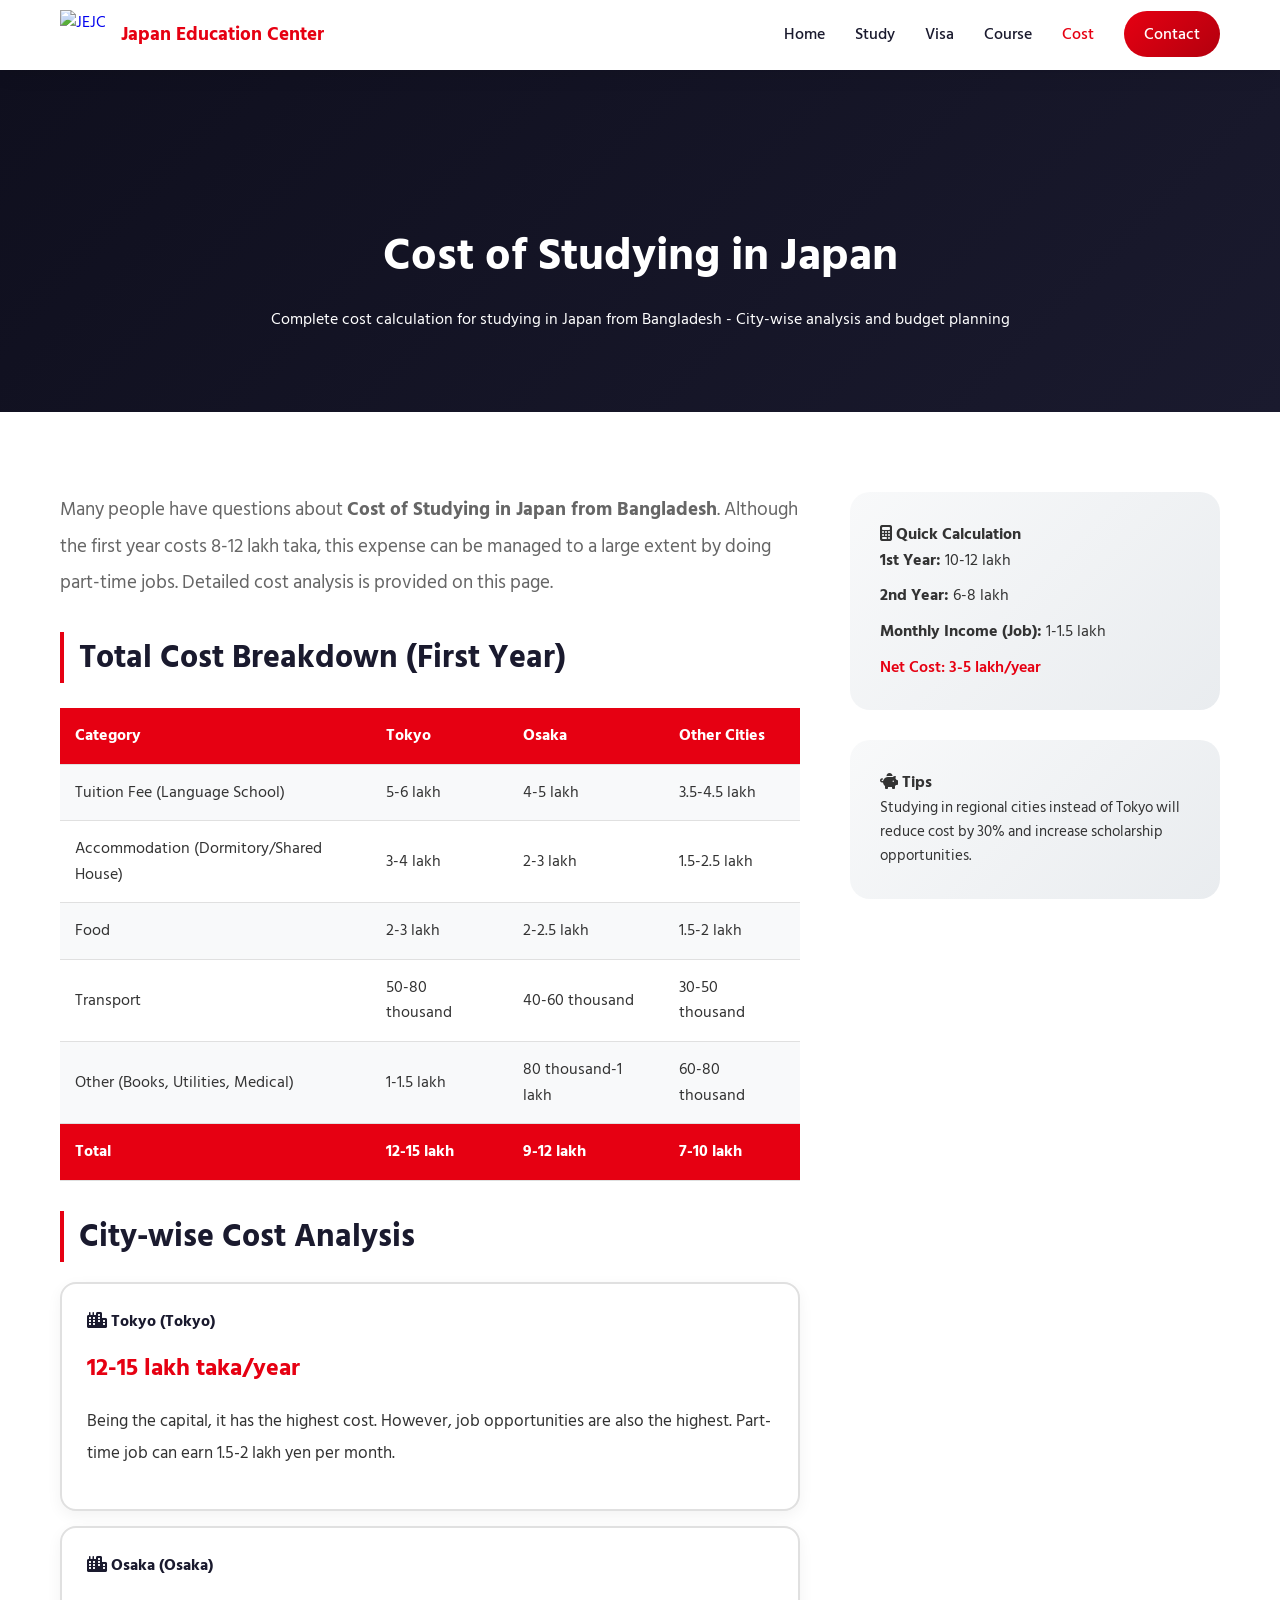
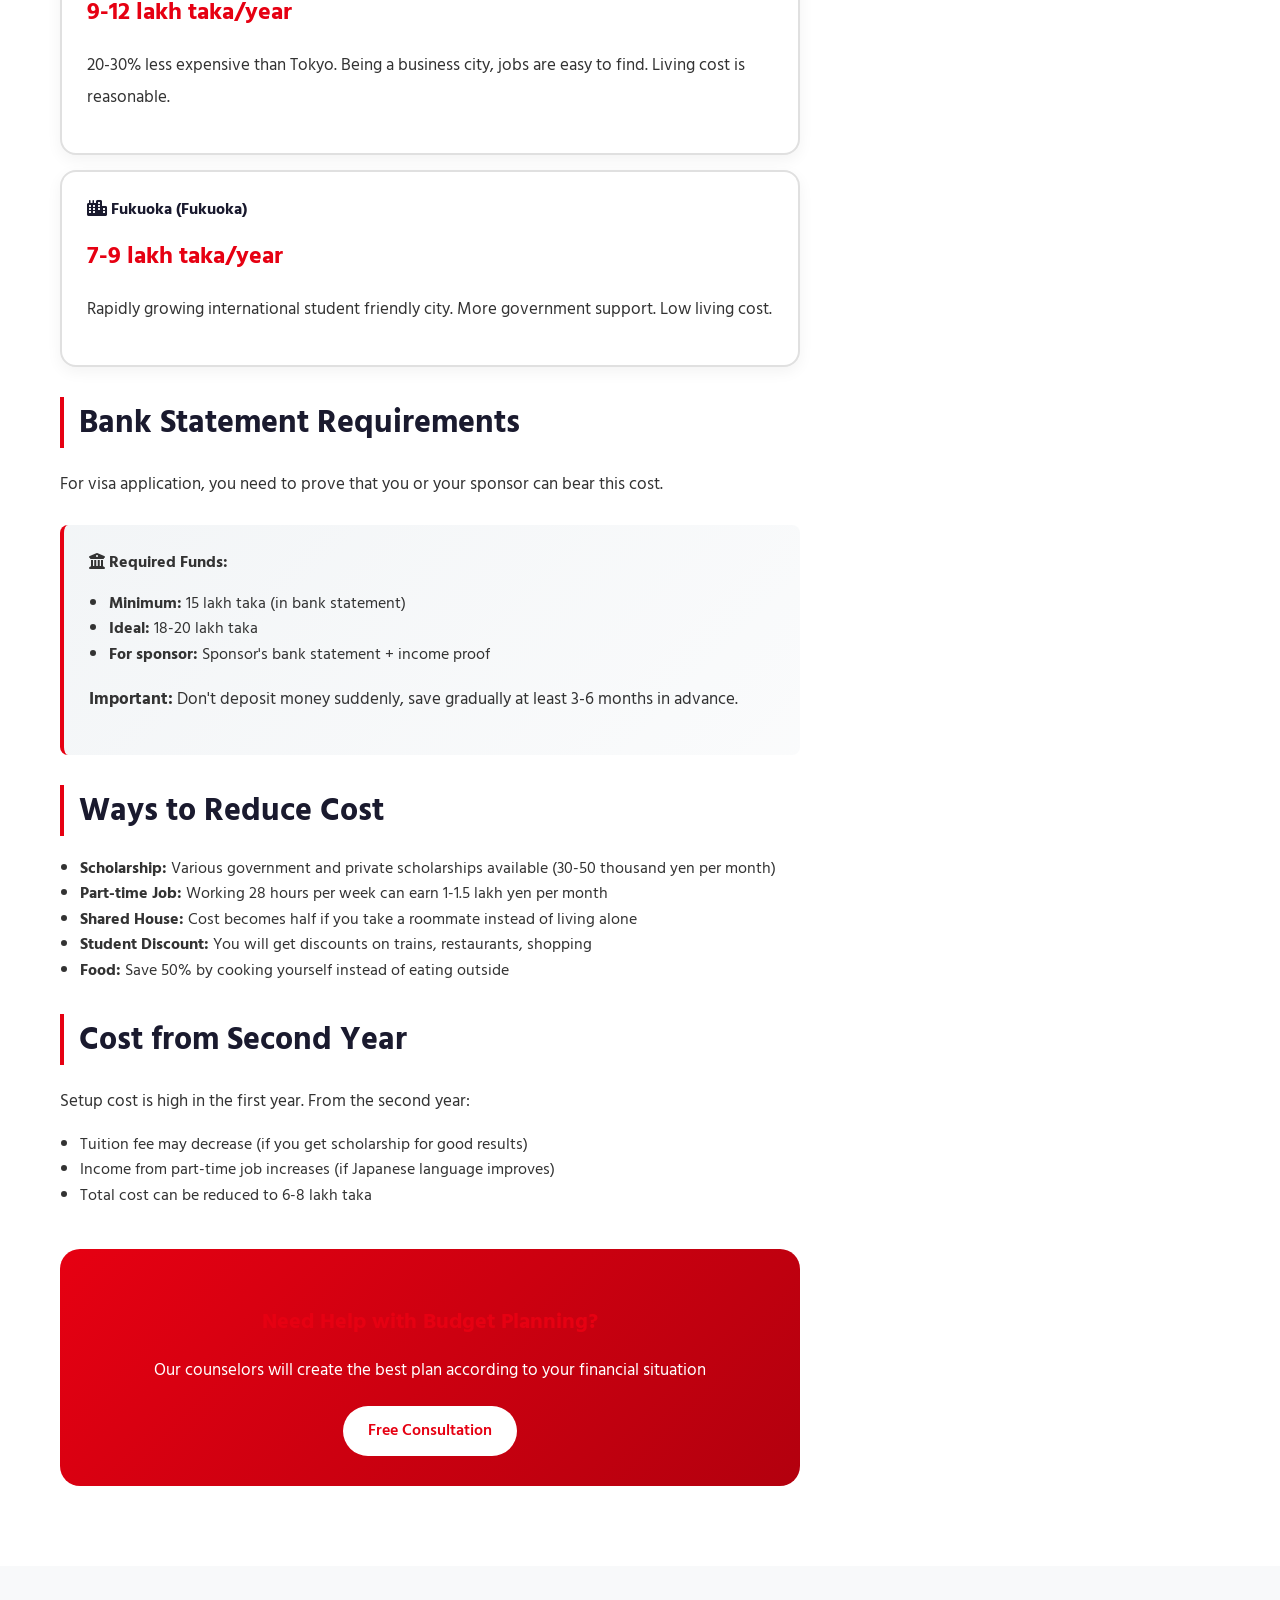
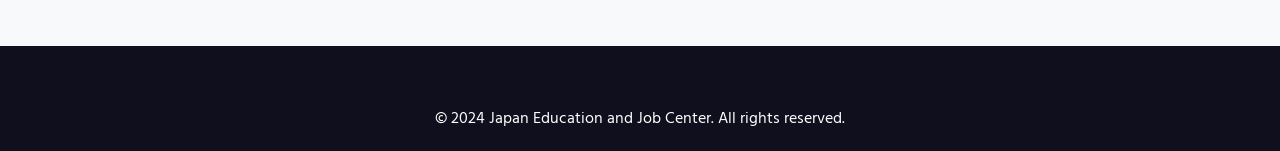
==== cost-of-studying-in-japan.html @ db44b829 "Add files via upload" ====
<!DOCTYPE html>
<html lang="bn">
<head>
   <meta charset="UTF-8">
   <meta name="viewport" content="width=device-width, initial-scale=1.0">
   <title>Cost of Studying in Japan from Bangladesh | Complete Breakdown | JEJC</title>
   <meta name="description" content="Detailed cost analysis for studying in Japan 2024. City-wise cost breakdown for Tokyo, Osaka, Fukuoka, bank statement requirements, and budget planning.">
   <link href="https://fonts.googleapis.com/css2?family=Hind+Siliguri:wght@300;400;500;600;700&display=swap" rel="stylesheet">
   <link rel="stylesheet" href="https://cdnjs.cloudflare.com/ajax/libs/font-awesome/6.4.0/css/all.min.css">
   <style>
       :root { --primary: #e60012; --primary-dark: #b3000e; --secondary: #1a1a2e; --accent: #f4d03f; --light: #f8f9fa; --dark: #0f0f1e; --text: #333; --gray: #666; --border: #e0e0e0; }
       * { margin: 0; padding: 0; box-sizing: border-box; }
       body { font-family: 'Hind Siliguri', sans-serif; background: var(--light); color: var(--text); line-height: 1.6; }
       .header { position: fixed; top: 0; left: 0; width: 100%; z-index: 1000; background: rgba(255,255,255,0.98); box-shadow: 0 2px 20px rgba(0,0,0,0.1); }
       .nav-container { max-width: 1200px; margin: 0 auto; padding: 10px 20px; display: flex; justify-content: space-between; align-items: center; }
       .logo { display: flex; align-items: center; gap: 15px; text-decoration: none; }
       .logo img { height: 50px; }
       .logo-title { font-size: 1.2rem; font-weight: 700; color: var(--primary); }
       .desktop-menu { display: flex; list-style: none; gap: 30px; }
       .desktop-menu a { text-decoration: none; color: var(--secondary); font-weight: 500; }
       .nav-cta { background: linear-gradient(135deg, var(--primary) 0%, var(--primary-dark) 100%); color: white !important; padding: 10px 20px !important; border-radius: 50px; }
       .container { max-width: 1200px; margin: 0 auto; padding: 0 20px; }
       .page-header { background: linear-gradient(135deg, var(--dark) 0%, var(--secondary) 100%); color: white; padding: 150px 20px 80px; margin-top: 70px; text-align: center; }
       .page-header h1 { font-size: 2.8rem; margin-bottom: 15px; }
       .content-section { padding: 80px 20px; background: white; }
       .content-grid { display: grid; grid-template-columns: 2fr 1fr; gap: 50px; }
       .main-content h2 { color: var(--secondary); font-size: 2rem; margin: 30px 0 20px; border-left: 4px solid var(--primary); padding-left: 15px; }
       .main-content h3 { color: var(--primary); font-size: 1.4rem; margin: 25px 0 15px; }
       .main-content p { line-height: 1.9; margin-bottom: 15px; font-size: 1.05rem; }
       .cost-table { width: 100%; border-collapse: collapse; margin: 25px 0; }
       .cost-table th, .cost-table td { padding: 15px; text-align: left; border-bottom: 1px solid var(--border); }
       .cost-table th { background: var(--primary); color: white; }
       .cost-table tr:nth-child(even) { background: #f8f9fa; }
       .city-card { background: white; border-radius: 16px; padding: 25px; margin: 15px 0; box-shadow: 0 5px 15px rgba(0,0,0,0.05); border: 2px solid var(--border); }
       .city-card h4 { color: var(--secondary); margin-bottom: 10px; }
       .city-card .amount { color: var(--primary); font-size: 1.5rem; font-weight: 700; }
       .highlight-box { background: linear-gradient(135deg, rgba(11,59,96,0.05) 0%, rgba(11,59,96,0.02) 100%); border-left: 4px solid var(--primary); padding: 25px; border-radius: 8px; margin: 25px 0; }
       .sidebar { position: sticky; top: 100px; height: fit-content; }
       .sidebar-box { background: linear-gradient(135deg, #f8f9fa 0%, #e9ecef 100%); border-radius: 20px; padding: 30px; margin-bottom: 30px; }
       .btn { padding: 12px 25px; border-radius: 50px; text-decoration: none; font-weight: 600; display: inline-flex; align-items: center; gap: 8px; border: none; cursor: pointer; font-family: 'Hind Siliguri', sans-serif; background: linear-gradient(135deg, var(--primary) 0%, var(--primary-dark) 100%); color: white; }
       .footer { background: var(--dark); color: white; padding: 60px 20px 20px; margin-top: 80px; text-align: center; }
       @media (max-width: 992px) { .content-grid { grid-template-columns: 1fr; } .sidebar { position: static; } .desktop-menu { display: none; } }
   </style>
</head>
<body>
   <header class="header">
       <div class="nav-container">
           <a href="index.html" class="logo">
               <img src="https://kimi-web-img.moonshot.cn/img/jejcbd.com/73d05ecac40853abd1695e4c4ecdc7fd49f591d6.webp" alt="JEJC">
               <span class="logo-title">Japan Education Center</span>
           </a>
           <nav>
               <ul class="desktop-menu">
                   <li><a href="index.html">Home</a></li>
                   <li><a href="study-in-japan.html">Study</a></li>
                   <li><a href="japan-student-visa.html">Visa</a></li>
                   <li><a href="japanese-language-course.html">Course</a></li>
                   <li><a href="cost-of-studying-in-japan.html" style="color: var(--primary);">Cost</a></li>
                   <li><a href="index.html#contact" class="nav-cta">Contact</a></li>
               </ul>
           </nav>
       </div>
   </header>

   <section class="page-header">
       <div class="container">
           <h1>Cost of Studying in Japan</h1>
           <p>Complete cost calculation for studying in Japan from Bangladesh - City-wise analysis and budget planning</p>
       </div>
   </section>

   <section class="content-section">
       <div class="container">
           <div class="content-grid">
               <div class="main-content">
                   <p style="font-size: 1.2rem; color: var(--gray); margin-bottom: 30px;">
                       Many people have questions about <strong>Cost of Studying in Japan from Bangladesh</strong>. Although the first year costs 8-12 lakh taka, this expense can be managed to a large extent by doing part-time jobs. Detailed cost analysis is provided on this page.
                   </p>

                   <h2>Total Cost Breakdown (First Year)</h2>
                   <table class="cost-table">
                       <tr>
                           <th>Category</th>
                           <th>Tokyo</th>
                           <th>Osaka</th>
                           <th>Other Cities</th>
                       </tr>
                       <tr>
                           <td>Tuition Fee (Language School)</td>
                           <td>5-6 lakh</td>
                           <td>4-5 lakh</td>
                           <td>3.5-4.5 lakh</td>
                       </tr>
                       <tr>
                           <td>Accommodation (Dormitory/Shared House)</td>
                           <td>3-4 lakh</td>
                           <td>2-3 lakh</td>
                           <td>1.5-2.5 lakh</td>
                       </tr>
                       <tr>
                           <td>Food</td>
                           <td>2-3 lakh</td>
                           <td>2-2.5 lakh</td>
                           <td>1.5-2 lakh</td>
                       </tr>
                       <tr>
                           <td>Transport</td>
                           <td>50-80 thousand</td>
                           <td>40-60 thousand</td>
                           <td>30-50 thousand</td>
                       </tr>
                       <tr>
                           <td>Other (Books, Utilities, Medical)</td>
                           <td>1-1.5 lakh</td>
                           <td>80 thousand-1 lakh</td>
                           <td>60-80 thousand</td>
                       </tr>
                       <tr style="background: var(--primary); color: white; font-weight: 700;">
                           <td>Total</td>
                           <td>12-15 lakh</td>
                           <td>9-12 lakh</td>
                           <td>7-10 lakh</td>
                       </tr>
                   </table>

                   <h2>City-wise Cost Analysis</h2>
                   
                   <div class="city-card">
                       <h4><i class="fas fa-city"></i> Tokyo (Tokyo)</h4>
                       <p class="amount">12-15 lakh taka/year</p>
                       <p>Being the capital, it has the highest cost. However, job opportunities are also the highest. Part-time job can earn 1.5-2 lakh yen per month.</p>
                   </div>

                   <div class="city-card">
                       <h4><i class="fas fa-city"></i> Osaka (Osaka)</h4>
                       <p class="amount">9-12 lakh taka/year</p>
                       <p>20-30% less expensive than Tokyo. Being a business city, jobs are easy to find. Living cost is reasonable.</p>
                   </div>

                   <div class="city-card">
                       <h4><i class="fas fa-city"></i> Fukuoka (Fukuoka)</h4>
                       <p class="amount">7-9 lakh taka/year</p>
                       <p>Rapidly growing international student friendly city. More government support. Low living cost.</p>
                   </div>

                   <h2>Bank Statement Requirements</h2>
                   <p>For visa application, you need to prove that you or your sponsor can bear this cost.</p>
                   
                   <div class="highlight-box">
                       <h4><i class="fas fa-university"></i> Required Funds:</h4>
                       <ul style="margin-left: 20px; margin-top: 15px;">
                           <li><strong>Minimum:</strong> 15 lakh taka (in bank statement)</li>
                           <li><strong>Ideal:</strong> 18-20 lakh taka</li>
                           <li><strong>For sponsor:</strong> Sponsor's bank statement + income proof</li>
                       </ul>
                       <p style="margin-top: 15px;"><strong>Important:</strong> Don't deposit money suddenly, save gradually at least 3-6 months in advance.</p>
                   </div>

                   <h2>Ways to Reduce Cost</h2>
                   <ul style="margin-left: 20px; margin-bottom: 20px;">
                       <li><strong>Scholarship:</strong> Various government and private scholarships available (30-50 thousand yen per month)</li>
                       <li><strong>Part-time Job:</strong> Working 28 hours per week can earn 1-1.5 lakh yen per month</li>
                       <li><strong>Shared House:</strong> Cost becomes half if you take a roommate instead of living alone</li>
                       <li><strong>Student Discount:</strong> You will get discounts on trains, restaurants, shopping</li>
                       <li><strong>Food:</strong> Save 50% by cooking yourself instead of eating outside</li>
                   </ul>

                   <h2>Cost from Second Year</h2>
                   <p>Setup cost is high in the first year. From the second year:</p>
                   <ul style="margin-left: 20px; margin-bottom: 20px;">
                       <li>Tuition fee may decrease (if you get scholarship for good results)</li>
                       <li>Income from part-time job increases (if Japanese language improves)</li>
                       <li>Total cost can be reduced to 6-8 lakh taka</li>
                   </ul>

                   <div style="margin-top: 40px; padding: 30px; background: linear-gradient(135deg, var(--primary) 0%, var(--primary-dark) 100%); color: white; border-radius: 20px; text-align: center;">
                       <h3 style="margin-bottom: 15px;">Need Help with Budget Planning?</h3>
                       <p style="margin-bottom: 20px;">Our counselors will create the best plan according to your financial situation</p>
                       <a href="index.html#contact" class="btn" style="background: white; color: var(--primary);">Free Consultation</a>
                   </div>
               </div>

               <aside class="sidebar">
                   <div class="sidebar-box">
                       <h4><i class="fas fa-calculator"></i> Quick Calculation</h4>
                       <p style="margin-bottom: 10px;"><strong>1st Year:</strong> 10-12 lakh</p>
                       <p style="margin-bottom: 10px;"><strong>2nd Year:</strong> 6-8 lakh</p>
                       <p style="margin-bottom: 10px;"><strong>Monthly Income (Job):</strong> 1-1.5 lakh</p>
                       <p style="color: var(--primary); font-weight: 600;">Net Cost: 3-5 lakh/year</p>
                   </div>

                   <div class="sidebar-box">
                       <h4><i class="fas fa-piggy-bank"></i> Tips</h4>
                       <p style="font-size: 0.95rem;">Studying in regional cities instead of Tokyo will reduce cost by 30% and increase scholarship opportunities.</p>
                   </div>
               </aside>
           </div>
       </div>
   </section>

   <footer class="footer">
       <p>&copy; 2024 Japan Education and Job Center. All rights reserved.</p>
   </footer>
</body>
  </html>
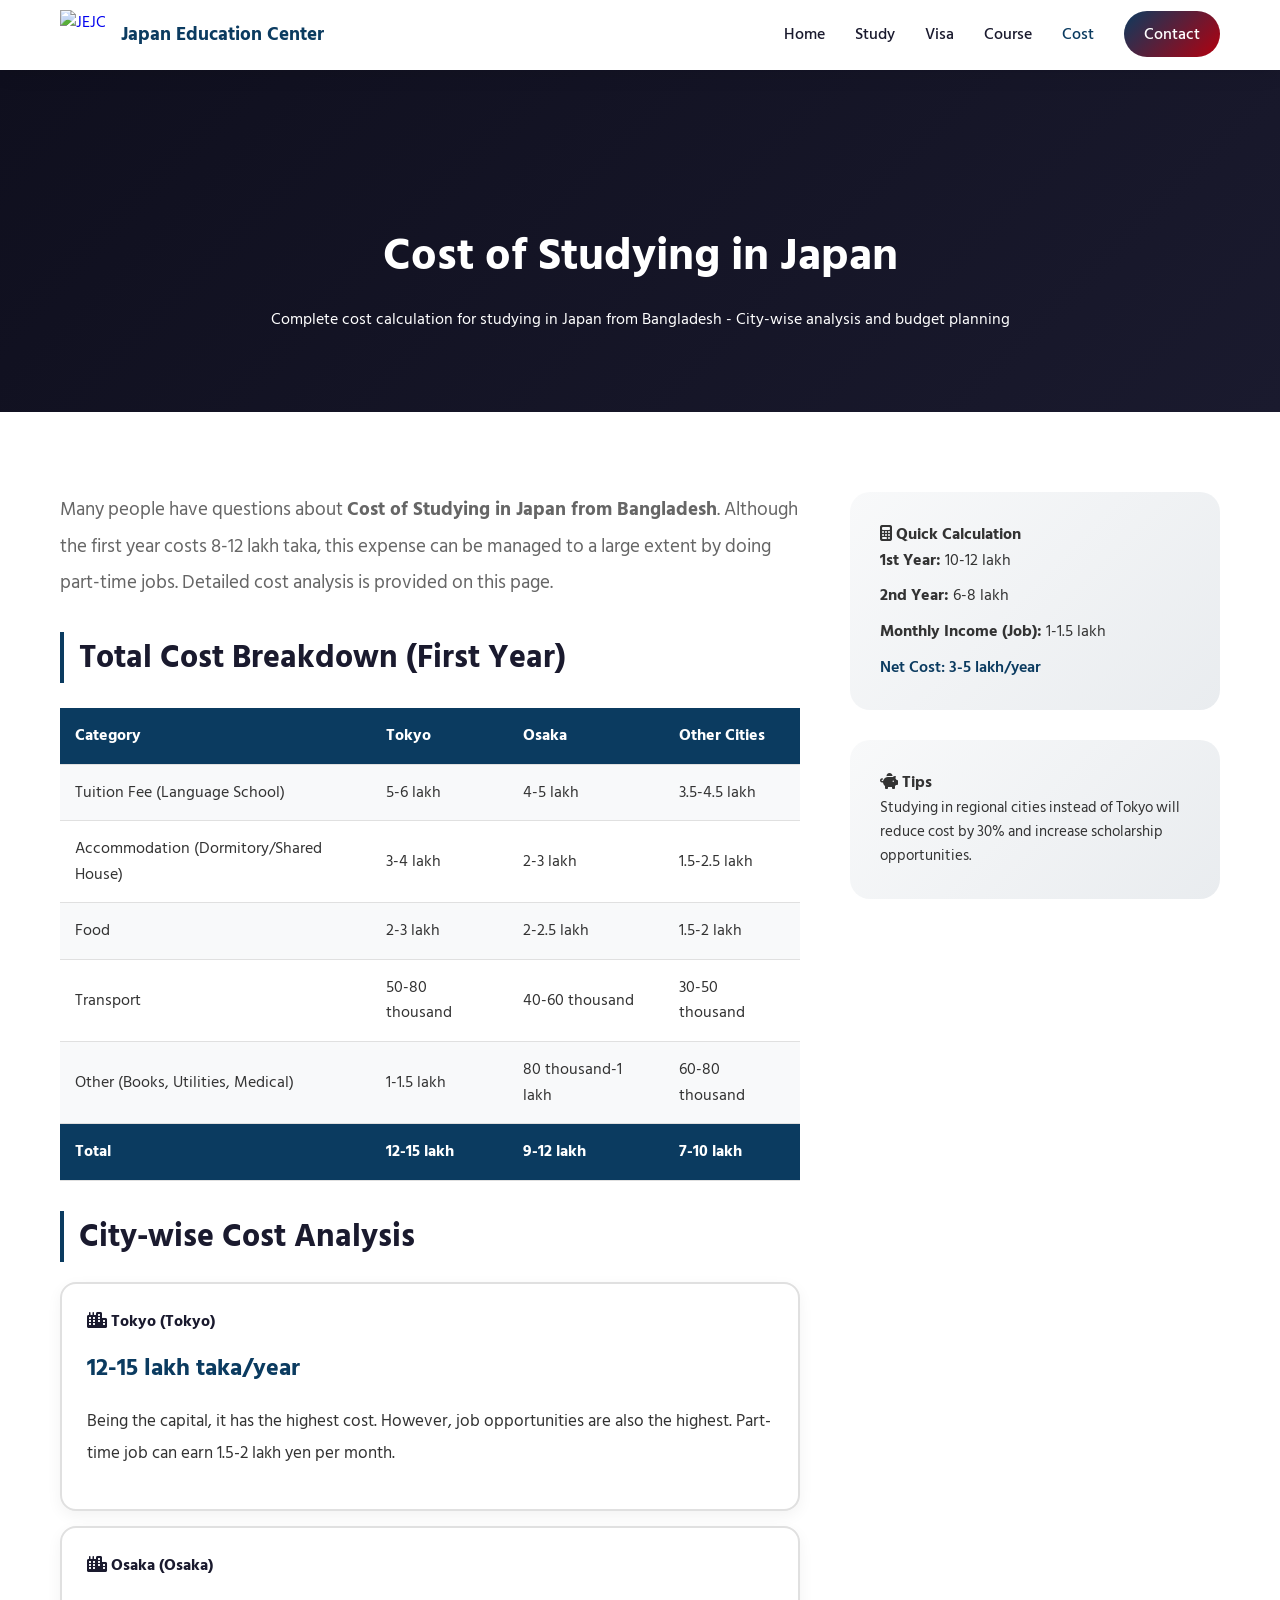
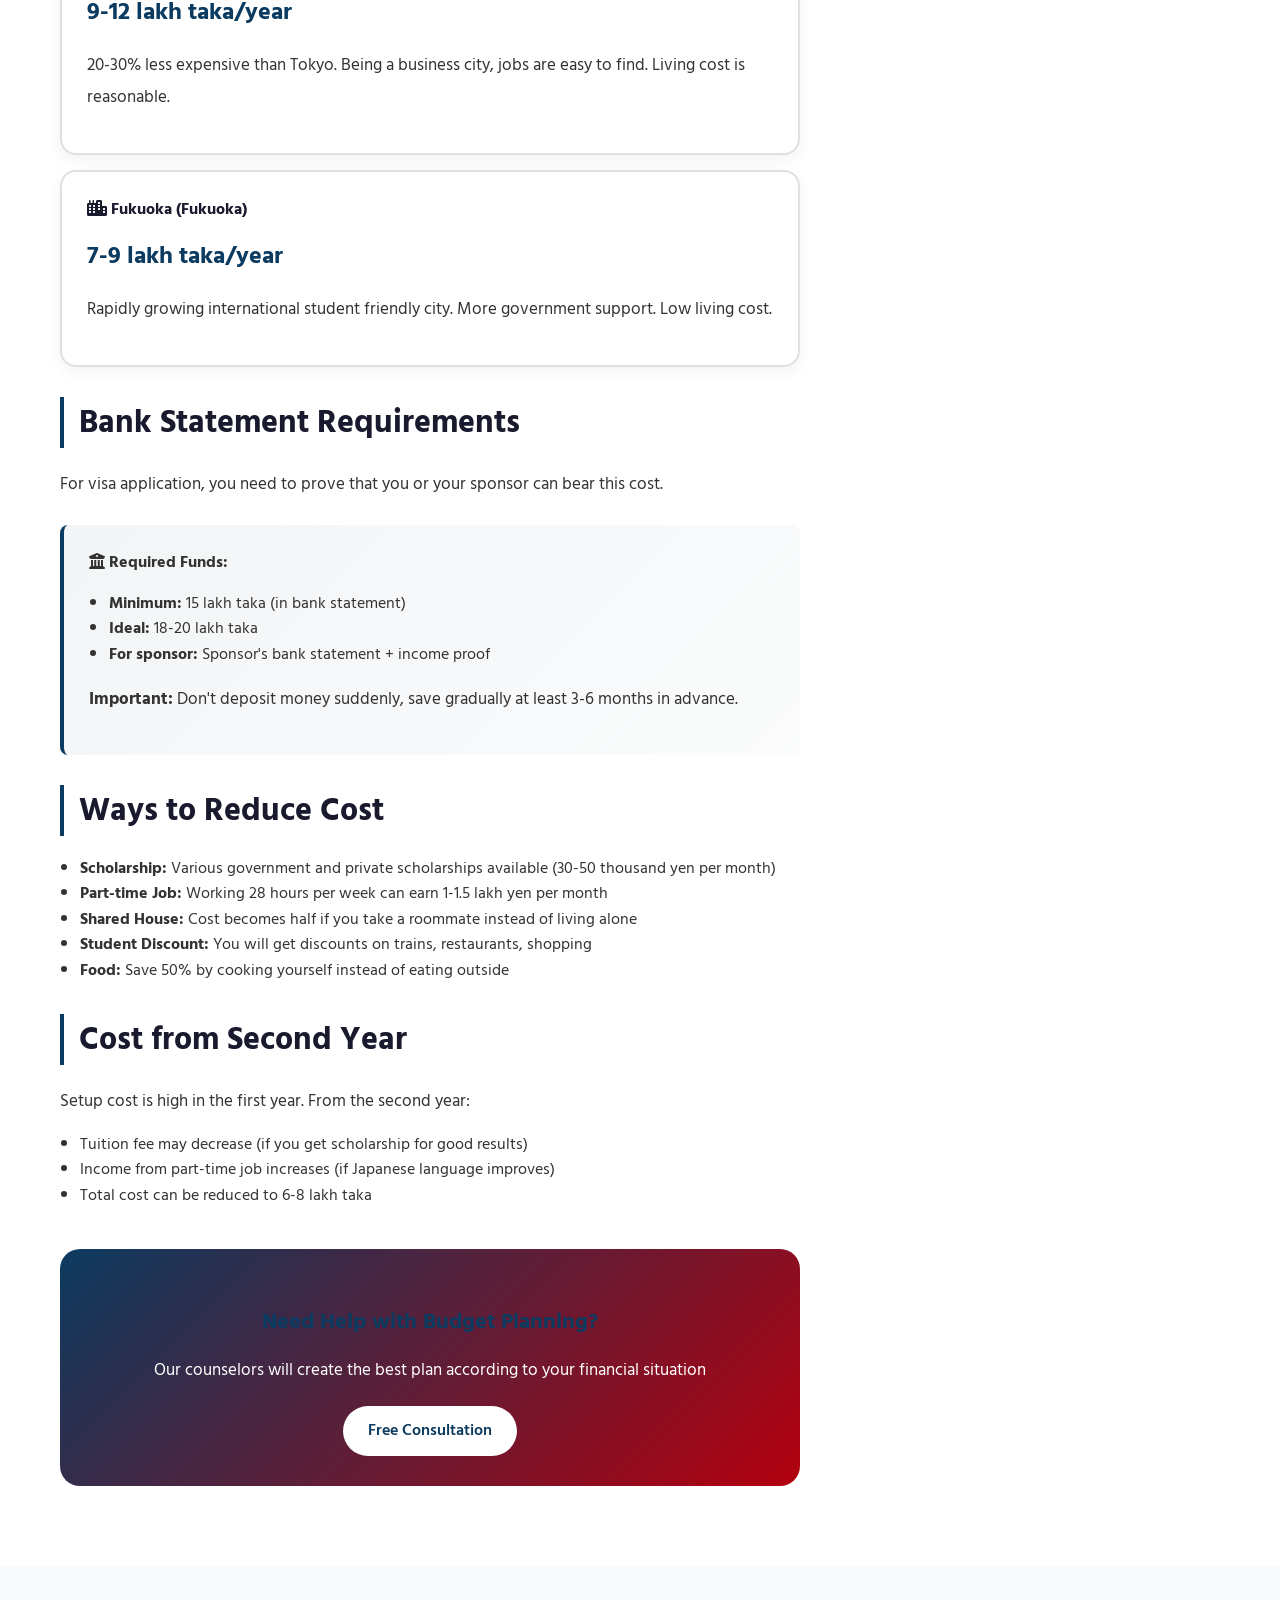
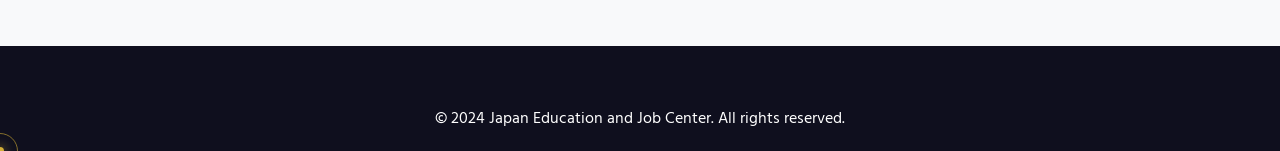
==== commit dc15f70a: "Add files via upload" ====
--- a/cost-of-studying-in-japan.html
+++ b/cost-of-studying-in-japan.html
@@ -1,205 +1,209 @@
-<!DOCTYPE html>
-<html lang="bn">
-<head>
-   <meta charset="UTF-8">
-   <meta name="viewport" content="width=device-width, initial-scale=1.0">
-   <title>Cost of Studying in Japan from Bangladesh | Complete Breakdown | JEJC</title>
-   <meta name="description" content="Detailed cost analysis for studying in Japan 2024. City-wise cost breakdown for Tokyo, Osaka, Fukuoka, bank statement requirements, and budget planning.">
-   <link href="https://fonts.googleapis.com/css2?family=Hind+Siliguri:wght@300;400;500;600;700&display=swap" rel="stylesheet">
-   <link rel="stylesheet" href="https://cdnjs.cloudflare.com/ajax/libs/font-awesome/6.4.0/css/all.min.css">
-   <style>
-       :root { --primary: #e60012; --primary-dark: #b3000e; --secondary: #1a1a2e; --accent: #f4d03f; --light: #f8f9fa; --dark: #0f0f1e; --text: #333; --gray: #666; --border: #e0e0e0; }
-       * { margin: 0; padding: 0; box-sizing: border-box; }
-       body { font-family: 'Hind Siliguri', sans-serif; background: var(--light); color: var(--text); line-height: 1.6; }
-       .header { position: fixed; top: 0; left: 0; width: 100%; z-index: 1000; background: rgba(255,255,255,0.98); box-shadow: 0 2px 20px rgba(0,0,0,0.1); }
-       .nav-container { max-width: 1200px; margin: 0 auto; padding: 10px 20px; display: flex; justify-content: space-between; align-items: center; }
-       .logo { display: flex; align-items: center; gap: 15px; text-decoration: none; }
-       .logo img { height: 50px; }
-       .logo-title { font-size: 1.2rem; font-weight: 700; color: var(--primary); }
-       .desktop-menu { display: flex; list-style: none; gap: 30px; }
-       .desktop-menu a { text-decoration: none; color: var(--secondary); font-weight: 500; }
-       .nav-cta { background: linear-gradient(135deg, var(--primary) 0%, var(--primary-dark) 100%); color: white !important; padding: 10px 20px !important; border-radius: 50px; }
-       .container { max-width: 1200px; margin: 0 auto; padding: 0 20px; }
-       .page-header { background: linear-gradient(135deg, var(--dark) 0%, var(--secondary) 100%); color: white; padding: 150px 20px 80px; margin-top: 70px; text-align: center; }
-       .page-header h1 { font-size: 2.8rem; margin-bottom: 15px; }
-       .content-section { padding: 80px 20px; background: white; }
-       .content-grid { display: grid; grid-template-columns: 2fr 1fr; gap: 50px; }
-       .main-content h2 { color: var(--secondary); font-size: 2rem; margin: 30px 0 20px; border-left: 4px solid var(--primary); padding-left: 15px; }
-       .main-content h3 { color: var(--primary); font-size: 1.4rem; margin: 25px 0 15px; }
-       .main-content p { line-height: 1.9; margin-bottom: 15px; font-size: 1.05rem; }
-       .cost-table { width: 100%; border-collapse: collapse; margin: 25px 0; }
-       .cost-table th, .cost-table td { padding: 15px; text-align: left; border-bottom: 1px solid var(--border); }
-       .cost-table th { background: var(--primary); color: white; }
-       .cost-table tr:nth-child(even) { background: #f8f9fa; }
-       .city-card { background: white; border-radius: 16px; padding: 25px; margin: 15px 0; box-shadow: 0 5px 15px rgba(0,0,0,0.05); border: 2px solid var(--border); }
-       .city-card h4 { color: var(--secondary); margin-bottom: 10px; }
-       .city-card .amount { color: var(--primary); font-size: 1.5rem; font-weight: 700; }
-       .highlight-box { background: linear-gradient(135deg, rgba(11,59,96,0.05) 0%, rgba(11,59,96,0.02) 100%); border-left: 4px solid var(--primary); padding: 25px; border-radius: 8px; margin: 25px 0; }
-       .sidebar { position: sticky; top: 100px; height: fit-content; }
-       .sidebar-box { background: linear-gradient(135deg, #f8f9fa 0%, #e9ecef 100%); border-radius: 20px; padding: 30px; margin-bottom: 30px; }
-       .btn { padding: 12px 25px; border-radius: 50px; text-decoration: none; font-weight: 600; display: inline-flex; align-items: center; gap: 8px; border: none; cursor: pointer; font-family: 'Hind Siliguri', sans-serif; background: linear-gradient(135deg, var(--primary) 0%, var(--primary-dark) 100%); color: white; }
-       .footer { background: var(--dark); color: white; padding: 60px 20px 20px; margin-top: 80px; text-align: center; }
-       @media (max-width: 992px) { .content-grid { grid-template-columns: 1fr; } .sidebar { position: static; } .desktop-menu { display: none; } }
-   </style>
-</head>
-<body>
-   <header class="header">
-       <div class="nav-container">
-           <a href="index.html" class="logo">
-               <img src="https://kimi-web-img.moonshot.cn/img/jejcbd.com/73d05ecac40853abd1695e4c4ecdc7fd49f591d6.webp" alt="JEJC">
-               <span class="logo-title">Japan Education Center</span>
-           </a>
-           <nav>
-               <ul class="desktop-menu">
-                   <li><a href="index.html">Home</a></li>
-                   <li><a href="study-in-japan.html">Study</a></li>
-                   <li><a href="japan-student-visa.html">Visa</a></li>
-                   <li><a href="japanese-language-course.html">Course</a></li>
-                   <li><a href="cost-of-studying-in-japan.html" style="color: var(--primary);">Cost</a></li>
-                   <li><a href="index.html#contact" class="nav-cta">Contact</a></li>
-               </ul>
-           </nav>
-       </div>
-   </header>
-
-   <section class="page-header">
-       <div class="container">
-           <h1>Cost of Studying in Japan</h1>
-           <p>Complete cost calculation for studying in Japan from Bangladesh - City-wise analysis and budget planning</p>
-       </div>
-   </section>
-
-   <section class="content-section">
-       <div class="container">
-           <div class="content-grid">
-               <div class="main-content">
-                   <p style="font-size: 1.2rem; color: var(--gray); margin-bottom: 30px;">
-                       Many people have questions about <strong>Cost of Studying in Japan from Bangladesh</strong>. Although the first year costs 8-12 lakh taka, this expense can be managed to a large extent by doing part-time jobs. Detailed cost analysis is provided on this page.
-                   </p>
-
-                   <h2>Total Cost Breakdown (First Year)</h2>
-                   <table class="cost-table">
-                       <tr>
-                           <th>Category</th>
-                           <th>Tokyo</th>
-                           <th>Osaka</th>
-                           <th>Other Cities</th>
-                       </tr>
-                       <tr>
-                           <td>Tuition Fee (Language School)</td>
-                           <td>5-6 lakh</td>
-                           <td>4-5 lakh</td>
-                           <td>3.5-4.5 lakh</td>
-                       </tr>
-                       <tr>
-                           <td>Accommodation (Dormitory/Shared House)</td>
-                           <td>3-4 lakh</td>
-                           <td>2-3 lakh</td>
-                           <td>1.5-2.5 lakh</td>
-                       </tr>
-                       <tr>
-                           <td>Food</td>
-                           <td>2-3 lakh</td>
-                           <td>2-2.5 lakh</td>
-                           <td>1.5-2 lakh</td>
-                       </tr>
-                       <tr>
-                           <td>Transport</td>
-                           <td>50-80 thousand</td>
-                           <td>40-60 thousand</td>
-                           <td>30-50 thousand</td>
-                       </tr>
-                       <tr>
-                           <td>Other (Books, Utilities, Medical)</td>
-                           <td>1-1.5 lakh</td>
-                           <td>80 thousand-1 lakh</td>
-                           <td>60-80 thousand</td>
-                       </tr>
-                       <tr style="background: var(--primary); color: white; font-weight: 700;">
-                           <td>Total</td>
-                           <td>12-15 lakh</td>
-                           <td>9-12 lakh</td>
-                           <td>7-10 lakh</td>
-                       </tr>
-                   </table>
-
-                   <h2>City-wise Cost Analysis</h2>
-                   
-                   <div class="city-card">
-                       <h4><i class="fas fa-city"></i> Tokyo (Tokyo)</h4>
-                       <p class="amount">12-15 lakh taka/year</p>
-                       <p>Being the capital, it has the highest cost. However, job opportunities are also the highest. Part-time job can earn 1.5-2 lakh yen per month.</p>
-                   </div>
-
-                   <div class="city-card">
-                       <h4><i class="fas fa-city"></i> Osaka (Osaka)</h4>
-                       <p class="amount">9-12 lakh taka/year</p>
-                       <p>20-30% less expensive than Tokyo. Being a business city, jobs are easy to find. Living cost is reasonable.</p>
-                   </div>
-
-                   <div class="city-card">
-                       <h4><i class="fas fa-city"></i> Fukuoka (Fukuoka)</h4>
-                       <p class="amount">7-9 lakh taka/year</p>
-                       <p>Rapidly growing international student friendly city. More government support. Low living cost.</p>
-                   </div>
-
-                   <h2>Bank Statement Requirements</h2>
-                   <p>For visa application, you need to prove that you or your sponsor can bear this cost.</p>
-                   
-                   <div class="highlight-box">
-                       <h4><i class="fas fa-university"></i> Required Funds:</h4>
-                       <ul style="margin-left: 20px; margin-top: 15px;">
-                           <li><strong>Minimum:</strong> 15 lakh taka (in bank statement)</li>
-                           <li><strong>Ideal:</strong> 18-20 lakh taka</li>
-                           <li><strong>For sponsor:</strong> Sponsor's bank statement + income proof</li>
-                       </ul>
-                       <p style="margin-top: 15px;"><strong>Important:</strong> Don't deposit money suddenly, save gradually at least 3-6 months in advance.</p>
-                   </div>
-
-                   <h2>Ways to Reduce Cost</h2>
-                   <ul style="margin-left: 20px; margin-bottom: 20px;">
-                       <li><strong>Scholarship:</strong> Various government and private scholarships available (30-50 thousand yen per month)</li>
-                       <li><strong>Part-time Job:</strong> Working 28 hours per week can earn 1-1.5 lakh yen per month</li>
-                       <li><strong>Shared House:</strong> Cost becomes half if you take a roommate instead of living alone</li>
-                       <li><strong>Student Discount:</strong> You will get discounts on trains, restaurants, shopping</li>
-                       <li><strong>Food:</strong> Save 50% by cooking yourself instead of eating outside</li>
-                   </ul>
-
-                   <h2>Cost from Second Year</h2>
-                   <p>Setup cost is high in the first year. From the second year:</p>
-                   <ul style="margin-left: 20px; margin-bottom: 20px;">
-                       <li>Tuition fee may decrease (if you get scholarship for good results)</li>
-                       <li>Income from part-time job increases (if Japanese language improves)</li>
-                       <li>Total cost can be reduced to 6-8 lakh taka</li>
-                   </ul>
-
-                   <div style="margin-top: 40px; padding: 30px; background: linear-gradient(135deg, var(--primary) 0%, var(--primary-dark) 100%); color: white; border-radius: 20px; text-align: center;">
-                       <h3 style="margin-bottom: 15px;">Need Help with Budget Planning?</h3>
-                       <p style="margin-bottom: 20px;">Our counselors will create the best plan according to your financial situation</p>
-                       <a href="index.html#contact" class="btn" style="background: white; color: var(--primary);">Free Consultation</a>
-                   </div>
-               </div>
-
-               <aside class="sidebar">
-                   <div class="sidebar-box">
-                       <h4><i class="fas fa-calculator"></i> Quick Calculation</h4>
-                       <p style="margin-bottom: 10px;"><strong>1st Year:</strong> 10-12 lakh</p>
-                       <p style="margin-bottom: 10px;"><strong>2nd Year:</strong> 6-8 lakh</p>
-                       <p style="margin-bottom: 10px;"><strong>Monthly Income (Job):</strong> 1-1.5 lakh</p>
-                       <p style="color: var(--primary); font-weight: 600;">Net Cost: 3-5 lakh/year</p>
-                   </div>
-
-                   <div class="sidebar-box">
-                       <h4><i class="fas fa-piggy-bank"></i> Tips</h4>
-                       <p style="font-size: 0.95rem;">Studying in regional cities instead of Tokyo will reduce cost by 30% and increase scholarship opportunities.</p>
-                   </div>
-               </aside>
-           </div>
-       </div>
-   </section>
-
-   <footer class="footer">
-       <p>&copy; 2024 Japan Education and Job Center. All rights reserved.</p>
-   </footer>
-</body>
-  </html>
+﻿<!DOCTYPE html>
+<html lang="bn">
+<head>
+   <meta charset="UTF-8">
+   <meta name="viewport" content="width=device-width, initial-scale=1.0">
+   <title>Cost of Studying in Japan from Bangladesh | Complete Breakdown | JEJC</title>
+   <meta name="description" content="Detailed cost analysis for studying in Japan 2024. City-wise cost breakdown for Tokyo, Osaka, Fukuoka, bank statement requirements, and budget planning.">
+   <link href="https://fonts.googleapis.com/css2?family=Hind+Siliguri:wght@300;400;500;600;700&display=swap" rel="stylesheet">
+   <link rel="stylesheet" href="https://cdnjs.cloudflare.com/ajax/libs/font-awesome/6.4.0/css/all.min.css">
+   <style>
+       :root { --primary: #0B3B60; --primary-dark: #b3000e; --secondary: #1a1a2e; --accent: #f4d03f; --light: #f8f9fa; --dark: #0f0f1e; --text: #333; --gray: #666; --border: #e0e0e0; }
+       * { margin: 0; padding: 0; box-sizing: border-box; }
+       body { font-family: 'Hind Siliguri', sans-serif; background: var(--light); color: var(--text); line-height: 1.6; }
+       .header { position: fixed; top: 0; left: 0; width: 100%; z-index: 1000; background: rgba(255,255,255,0.98); box-shadow: 0 2px 20px rgba(0,0,0,0.1); }
+       .nav-container { max-width: 1200px; margin: 0 auto; padding: 10px 20px; display: flex; justify-content: space-between; align-items: center; }
+       .logo { display: flex; align-items: center; gap: 15px; text-decoration: none; }
+       .logo img { height: 50px; }
+       .logo-title { font-size: 1.2rem; font-weight: 700; color: var(--primary); }
+       .desktop-menu { display: flex; list-style: none; gap: 30px; }
+       .desktop-menu a { text-decoration: none; color: var(--secondary); font-weight: 500; }
+       .nav-cta { background: linear-gradient(135deg, var(--primary) 0%, var(--primary-dark) 100%); color: white !important; padding: 10px 20px !important; border-radius: 50px; }
+       .container { max-width: 1200px; margin: 0 auto; padding: 0 20px; }
+       .page-header { background: linear-gradient(135deg, var(--dark) 0%, var(--secondary) 100%); color: white; padding: 150px 20px 80px; margin-top: 70px; text-align: center; }
+       .page-header h1 { font-size: 2.8rem; margin-bottom: 15px; }
+       .content-section { padding: 80px 20px; background: white; }
+       .content-grid { display: grid; grid-template-columns: 2fr 1fr; gap: 50px; }
+       .main-content h2 { color: var(--secondary); font-size: 2rem; margin: 30px 0 20px; border-left: 4px solid var(--primary); padding-left: 15px; }
+       .main-content h3 { color: var(--primary); font-size: 1.4rem; margin: 25px 0 15px; }
+       .main-content p { line-height: 1.9; margin-bottom: 15px; font-size: 1.05rem; }
+       .cost-table { width: 100%; border-collapse: collapse; margin: 25px 0; }
+       .cost-table th, .cost-table td { padding: 15px; text-align: left; border-bottom: 1px solid var(--border); }
+       .cost-table th { background: var(--primary); color: white; }
+       .cost-table tr:nth-child(even) { background: #f8f9fa; }
+       .city-card { background: white; border-radius: 16px; padding: 25px; margin: 15px 0; box-shadow: 0 5px 15px rgba(0,0,0,0.05); border: 2px solid var(--border); }
+       .city-card h4 { color: var(--secondary); margin-bottom: 10px; }
+       .city-card .amount { color: var(--primary); font-size: 1.5rem; font-weight: 700; }
+       .highlight-box { background: linear-gradient(135deg, rgba(11,59,96,0.05) 0%, rgba(11,59,96,0.02) 100%); border-left: 4px solid var(--primary); padding: 25px; border-radius: 8px; margin: 25px 0; }
+       .sidebar { position: sticky; top: 100px; height: fit-content; }
+       .sidebar-box { background: linear-gradient(135deg, #f8f9fa 0%, #e9ecef 100%); border-radius: 20px; padding: 30px; margin-bottom: 30px; }
+       .btn { padding: 12px 25px; border-radius: 50px; text-decoration: none; font-weight: 600; display: inline-flex; align-items: center; gap: 8px; border: none; cursor: pointer; font-family: 'Hind Siliguri', sans-serif; background: linear-gradient(135deg, var(--primary) 0%, var(--primary-dark) 100%); color: white; }
+       .footer { background: var(--dark); color: white; padding: 60px 20px 20px; margin-top: 80px; text-align: center; }
+       @media (max-width: 992px) { .content-grid { grid-template-columns: 1fr; } .sidebar { position: static; } .desktop-menu { display: none; } }
+   </style>
+    <link rel="stylesheet" href="spatial-animations.css">
+</head>
+<body>
+   <header class="header">
+       <div class="nav-container">
+           <a href="index.html" class="logo">
+               <img src="https://kimi-web-img.moonshot.cn/img/jejcbd.com/73d05ecac40853abd1695e4c4ecdc7fd49f591d6.webp" alt="JEJC">
+               <span class="logo-title">Japan Education Center</span>
+           </a>
+           <nav>
+               <ul class="desktop-menu">
+                   <li><a href="index.html">Home</a></li>
+                   <li><a href="study-in-japan.html">Study</a></li>
+                   <li><a href="japan-student-visa.html">Visa</a></li>
+                   <li><a href="japanese-language-course.html">Course</a></li>
+                   <li><a href="cost-of-studying-in-japan.html" style="color: var(--primary);">Cost</a></li>
+                   <li><a href="index.html#contact" class="nav-cta">Contact</a></li>
+               </ul>
+           </nav>
+       </div>
+   </header>
+
+   <section class="page-header">
+       <div class="container">
+           <h1>Cost of Studying in Japan</h1>
+           <p>Complete cost calculation for studying in Japan from Bangladesh - City-wise analysis and budget planning</p>
+       </div>
+   </section>
+
+   <section class="content-section">
+       <div class="container">
+           <div class="content-grid">
+               <div class="main-content">
+                   <p style="font-size: 1.2rem; color: var(--gray); margin-bottom: 30px;">
+                       Many people have questions about <strong>Cost of Studying in Japan from Bangladesh</strong>. Although the first year costs 8-12 lakh taka, this expense can be managed to a large extent by doing part-time jobs. Detailed cost analysis is provided on this page.
+                   </p>
+
+                   <h2>Total Cost Breakdown (First Year)</h2>
+                   <table class="cost-table">
+                       <tr>
+                           <th>Category</th>
+                           <th>Tokyo</th>
+                           <th>Osaka</th>
+                           <th>Other Cities</th>
+                       </tr>
+                       <tr>
+                           <td>Tuition Fee (Language School)</td>
+                           <td>5-6 lakh</td>
+                           <td>4-5 lakh</td>
+                           <td>3.5-4.5 lakh</td>
+                       </tr>
+                       <tr>
+                           <td>Accommodation (Dormitory/Shared House)</td>
+                           <td>3-4 lakh</td>
+                           <td>2-3 lakh</td>
+                           <td>1.5-2.5 lakh</td>
+                       </tr>
+                       <tr>
+                           <td>Food</td>
+                           <td>2-3 lakh</td>
+                           <td>2-2.5 lakh</td>
+                           <td>1.5-2 lakh</td>
+                       </tr>
+                       <tr>
+                           <td>Transport</td>
+                           <td>50-80 thousand</td>
+                           <td>40-60 thousand</td>
+                           <td>30-50 thousand</td>
+                       </tr>
+                       <tr>
+                           <td>Other (Books, Utilities, Medical)</td>
+                           <td>1-1.5 lakh</td>
+                           <td>80 thousand-1 lakh</td>
+                           <td>60-80 thousand</td>
+                       </tr>
+                       <tr style="background: var(--primary); color: white; font-weight: 700;">
+                           <td>Total</td>
+                           <td>12-15 lakh</td>
+                           <td>9-12 lakh</td>
+                           <td>7-10 lakh</td>
+                       </tr>
+                   </table>
+
+                   <h2>City-wise Cost Analysis</h2>
+                   
+                   <div class="city-card">
+                       <h4><i class="fas fa-city"></i> Tokyo (Tokyo)</h4>
+                       <p class="amount">12-15 lakh taka/year</p>
+                       <p>Being the capital, it has the highest cost. However, job opportunities are also the highest. Part-time job can earn 1.5-2 lakh yen per month.</p>
+                   </div>
+
+                   <div class="city-card">
+                       <h4><i class="fas fa-city"></i> Osaka (Osaka)</h4>
+                       <p class="amount">9-12 lakh taka/year</p>
+                       <p>20-30% less expensive than Tokyo. Being a business city, jobs are easy to find. Living cost is reasonable.</p>
+                   </div>
+
+                   <div class="city-card">
+                       <h4><i class="fas fa-city"></i> Fukuoka (Fukuoka)</h4>
+                       <p class="amount">7-9 lakh taka/year</p>
+                       <p>Rapidly growing international student friendly city. More government support. Low living cost.</p>
+                   </div>
+
+                   <h2>Bank Statement Requirements</h2>
+                   <p>For visa application, you need to prove that you or your sponsor can bear this cost.</p>
+                   
+                   <div class="highlight-box">
+                       <h4><i class="fas fa-university"></i> Required Funds:</h4>
+                       <ul style="margin-left: 20px; margin-top: 15px;">
+                           <li><strong>Minimum:</strong> 15 lakh taka (in bank statement)</li>
+                           <li><strong>Ideal:</strong> 18-20 lakh taka</li>
+                           <li><strong>For sponsor:</strong> Sponsor's bank statement + income proof</li>
+                       </ul>
+                       <p style="margin-top: 15px;"><strong>Important:</strong> Don't deposit money suddenly, save gradually at least 3-6 months in advance.</p>
+                   </div>
+
+                   <h2>Ways to Reduce Cost</h2>
+                   <ul style="margin-left: 20px; margin-bottom: 20px;">
+                       <li><strong>Scholarship:</strong> Various government and private scholarships available (30-50 thousand yen per month)</li>
+                       <li><strong>Part-time Job:</strong> Working 28 hours per week can earn 1-1.5 lakh yen per month</li>
+                       <li><strong>Shared House:</strong> Cost becomes half if you take a roommate instead of living alone</li>
+                       <li><strong>Student Discount:</strong> You will get discounts on trains, restaurants, shopping</li>
+                       <li><strong>Food:</strong> Save 50% by cooking yourself instead of eating outside</li>
+                   </ul>
+
+                   <h2>Cost from Second Year</h2>
+                   <p>Setup cost is high in the first year. From the second year:</p>
+                   <ul style="margin-left: 20px; margin-bottom: 20px;">
+                       <li>Tuition fee may decrease (if you get scholarship for good results)</li>
+                       <li>Income from part-time job increases (if Japanese language improves)</li>
+                       <li>Total cost can be reduced to 6-8 lakh taka</li>
+                   </ul>
+
+                   <div style="margin-top: 40px; padding: 30px; background: linear-gradient(135deg, var(--primary) 0%, var(--primary-dark) 100%); color: white; border-radius: 20px; text-align: center;">
+                       <h3 style="margin-bottom: 15px;">Need Help with Budget Planning?</h3>
+                       <p style="margin-bottom: 20px;">Our counselors will create the best plan according to your financial situation</p>
+                       <a href="index.html#contact" class="btn" style="background: white; color: var(--primary);">Free Consultation</a>
+                   </div>
+               </div>
+
+               <aside class="sidebar">
+                   <div class="sidebar-box">
+                       <h4><i class="fas fa-calculator"></i> Quick Calculation</h4>
+                       <p style="margin-bottom: 10px;"><strong>1st Year:</strong> 10-12 lakh</p>
+                       <p style="margin-bottom: 10px;"><strong>2nd Year:</strong> 6-8 lakh</p>
+                       <p style="margin-bottom: 10px;"><strong>Monthly Income (Job):</strong> 1-1.5 lakh</p>
+                       <p style="color: var(--primary); font-weight: 600;">Net Cost: 3-5 lakh/year</p>
+                   </div>
+
+                   <div class="sidebar-box">
+                       <h4><i class="fas fa-piggy-bank"></i> Tips</h4>
+                       <p style="font-size: 0.95rem;">Studying in regional cities instead of Tokyo will reduce cost by 30% and increase scholarship opportunities.</p>
+                   </div>
+               </aside>
+           </div>
+       </div>
+   </section>
+
+   <footer class="footer">
+       <p>&copy; 2024 Japan Education and Job Center. All rights reserved.</p>
+   </footer>
+    <script src="spatial-animations.js"></script>
+</body>
+  </html>
+
+
--- a/spatial-animations.css
+++ b/spatial-animations.css
@@ -0,0 +1,607 @@
+/* ============================================================
+   SPATIAL ANIMATIONS — APEX CONSULTANCY
+   Section-specific premium animations for every page section.
+   ============================================================ */
+
+/* ----------------------------------------------------------
+   0. BASE REVEAL SYSTEM
+   All elements start hidden; JS observer adds .is-revealed
+   ---------------------------------------------------------- */
+.anim-reveal {
+    opacity: 0;
+    transform: translateY(50px) scale(0.95);
+    transition: opacity 0.85s cubic-bezier(0.45, 0.05, 0.55, 0.95),
+                transform 0.85s cubic-bezier(0.45, 0.05, 0.55, 0.95);
+    will-change: opacity, transform;
+}
+.anim-reveal.is-revealed { opacity: 1; transform: translateY(0) scale(1); }
+
+.anim-reveal-left {
+    opacity: 0;
+    transform: translateX(-60px);
+    transition: opacity 0.85s cubic-bezier(0.45, 0.05, 0.55, 0.95),
+                transform 0.85s cubic-bezier(0.45, 0.05, 0.55, 0.95);
+}
+.anim-reveal-left.is-revealed { opacity: 1; transform: translateX(0); }
+
+.anim-reveal-right {
+    opacity: 0;
+    transform: translateX(60px);
+    transition: opacity 0.85s cubic-bezier(0.45, 0.05, 0.55, 0.95),
+                transform 0.85s cubic-bezier(0.45, 0.05, 0.55, 0.95);
+}
+.anim-reveal-right.is-revealed { opacity: 1; transform: translateX(0); }
+
+/* Stagger delays for grids */
+.anim-stagger > *:nth-child(1) { transition-delay: 0.05s; }
+.anim-stagger > *:nth-child(2) { transition-delay: 0.15s; }
+.anim-stagger > *:nth-child(3) { transition-delay: 0.25s; }
+.anim-stagger > *:nth-child(4) { transition-delay: 0.35s; }
+.anim-stagger > *:nth-child(5) { transition-delay: 0.45s; }
+.anim-stagger > *:nth-child(6) { transition-delay: 0.55s; }
+
+/* ----------------------------------------------------------
+   1. HERO SECTION — Cinematic Entrance
+   ---------------------------------------------------------- */
+.hero { position: relative; overflow: hidden; }
+
+/* Animated floating particles behind hero */
+.hero::before {
+    content: '';
+    position: absolute;
+    inset: 0;
+    background:
+        radial-gradient(ellipse 60% 40% at 70% 20%, rgba(11,59,96,0.35) 0%, transparent 60%),
+        radial-gradient(ellipse 40% 50% at 20% 80%, rgba(139,92,246,0.2) 0%, transparent 60%),
+        radial-gradient(ellipse 50% 30% at 50% 50%, rgba(6,182,212,0.1) 0%, transparent 70%);
+    animation: hero-bg-pulse 10s ease-in-out infinite alternate;
+    pointer-events: none;
+    z-index: 0;
+}
+
+@keyframes hero-bg-pulse {
+    0%   { opacity: 0.6; transform: scale(1)   rotate(0deg); }
+    100% { opacity: 1;   transform: scale(1.05) rotate(2deg); }
+}
+
+.hero-content { position: relative; z-index: 2; }
+
+/* Hero badge drops in */
+.hero-badge {
+    animation: drop-in 0.7s cubic-bezier(0.45, 0.05, 0.55, 0.95) both;
+    animation-delay: 0.1s;
+}
+
+/* Hero H1 slides up */
+.hero h1 {
+    animation: slide-up-fade 0.9s cubic-bezier(0.45, 0.05, 0.55, 0.95) both;
+    animation-delay: 0.25s;
+}
+
+/* Hero paragraph */
+.hero p {
+    animation: slide-up-fade 0.9s cubic-bezier(0.45, 0.05, 0.55, 0.95) both;
+    animation-delay: 0.4s;
+}
+
+/* Hero buttons */
+.hero-buttons {
+    animation: slide-up-fade 0.9s cubic-bezier(0.45, 0.05, 0.55, 0.95) both;
+    animation-delay: 0.55s;
+}
+
+/* Hero image floats in from right */
+.hero-image {
+    animation: float-in-right 1.1s cubic-bezier(0.45, 0.05, 0.55, 0.95) both;
+    animation-delay: 0.3s;
+}
+
+/* Speech bubble pop */
+.hero-speech-bubble {
+    animation: pop-in 0.6s cubic-bezier(0.45, 0.05, 0.55, 0.95) both;
+    animation-delay: 1.2s;
+}
+
+@keyframes drop-in {
+    from { opacity: 0; transform: translateY(-30px); }
+    to   { opacity: 1; transform: translateY(0); }
+}
+@keyframes slide-up-fade {
+    from { opacity: 0; transform: translateY(40px); }
+    to   { opacity: 1; transform: translateY(0); }
+}
+@keyframes float-in-right {
+    from { opacity: 0; transform: translateX(80px) scale(0.95); }
+    to   { opacity: 1; transform: translateX(0) scale(1); }
+}
+@keyframes pop-in {
+    from { opacity: 0; transform: scale(0.7); }
+    to   { opacity: 1; transform: scale(1); }
+}
+
+/* Continuous hero image levitation */
+.hero-image img {
+    animation: gentle-levitate 7s cubic-bezier(0.45, 0.05, 0.55, 0.95) infinite;
+}
+@keyframes gentle-levitate {
+    0%,100% { transform: translateY(0); }
+    50%      { transform: translateY(-18px); }
+}
+
+/* ----------------------------------------------------------
+   2. STATS SECTION — Number Pop + Glow
+   ---------------------------------------------------------- */
+.stats-section { position: relative; overflow: hidden; }
+.stats-section::before {
+    content: '';
+    position: absolute;
+    inset: 0;
+    background: linear-gradient(135deg, rgba(11,59,96,0.06) 0%, rgba(6,182,212,0.04) 100%);
+    pointer-events: none;
+}
+
+.stat-box {
+    position: relative;
+    overflow: hidden;
+    transition: transform 0.5s cubic-bezier(0.45,0.05,0.55,0.95),
+                box-shadow 0.5s cubic-bezier(0.45,0.05,0.55,0.95);
+}
+.stat-box:hover {
+    transform: translateY(-10px) scale(1.03);
+    box-shadow: 0 20px 60px rgba(6,182,212,0.2), var(--glass-shadow, 0 8px 32px rgba(0,0,0,0.8));
+}
+
+/* Stat icon spins on hover */
+.stat-box:hover .stat-icon {
+    animation: icon-spin 0.6s cubic-bezier(0.45, 0.05, 0.55, 0.95);
+}
+@keyframes icon-spin {
+    0%   { transform: rotate(0deg) scale(1); }
+    50%  { transform: rotate(15deg) scale(1.2); }
+    100% { transform: rotate(0deg) scale(1); }
+}
+
+/* Gold glow on stat number */
+.stat-number {
+    background: linear-gradient(to bottom, #FFFFFF 30%, #D4AF37 100%);
+    -webkit-background-clip: text;
+    -webkit-text-fill-color: transparent;
+    background-clip: text;
+    filter: drop-shadow(0 0 8px rgba(212,175,55,0.4));
+}
+
+/* ----------------------------------------------------------
+   3. CHAIRMAN SECTION — Parallax Slide
+   ---------------------------------------------------------- */
+.chairman-section { position: relative; overflow: hidden; }
+
+.chairman-image {
+    position: relative;
+}
+.chairman-image::after {
+    content: '';
+    position: absolute;
+    inset: -4px;
+    border-radius: inherit;
+    background: conic-gradient(from 0deg, #D4AF37, #0B3B60, #06B6D4, #D4AF37);
+    z-index: -1;
+    animation: border-spin 6s linear infinite;
+    border-radius: 50%;
+    opacity: 0.6;
+}
+@keyframes border-spin {
+    from { transform: rotate(0deg); }
+    to   { transform: rotate(360deg); }
+}
+
+.chairman-stats .stat-item {
+    transition: transform 0.4s cubic-bezier(0.45,0.05,0.55,0.95);
+}
+.chairman-stats .stat-item:hover { transform: translateY(-6px); }
+
+/* ----------------------------------------------------------
+   4. SERVICES SECTION — 3D Card Tilt
+   ---------------------------------------------------------- */
+.service-card {
+    transform-origin: center;
+    transition: transform 0.5s cubic-bezier(0.45,0.05,0.55,0.95),
+                box-shadow 0.5s cubic-bezier(0.45,0.05,0.55,0.95);
+    cursor: default;
+}
+.service-card:hover {
+    transform: translateY(-12px) rotateX(3deg);
+    box-shadow: 0 30px 80px rgba(11,59,96,0.4),
+                0 0 40px rgba(6,182,212,0.15),
+                inset 0 0 0 1px rgba(255,255,255,0.1);
+}
+
+/* Icon pulse on hover */
+.service-icon {
+    transition: transform 0.4s cubic-bezier(0.45,0.05,0.55,0.95),
+                color 0.4s ease,
+                filter 0.4s ease;
+}
+.service-card:hover .service-icon {
+    transform: scale(1.2) rotate(-5deg);
+    filter: drop-shadow(0 0 12px rgba(212,175,55,0.6));
+    color: #D4AF37;
+}
+
+/* Gold underline on card heading */
+.service-card h3 {
+    position: relative;
+    display: inline-block;
+}
+.service-card h3::after {
+    content: '';
+    position: absolute;
+    bottom: -4px; left: 0;
+    width: 0; height: 2px;
+    background: linear-gradient(to right, #D4AF37, #0B3B60);
+    transition: width 0.5s cubic-bezier(0.45,0.05,0.55,0.95);
+}
+.service-card:hover h3::after { width: 100%; }
+
+/* ----------------------------------------------------------
+   5. PROCESS SECTION — Sequential Step Reveal
+   ---------------------------------------------------------- */
+.process-steps { perspective: 1000px; }
+
+.step {
+    position: relative;
+    transition: transform 0.5s cubic-bezier(0.45,0.05,0.55,0.95),
+                box-shadow 0.5s cubic-bezier(0.45,0.05,0.55,0.95);
+}
+.step:hover {
+    transform: translateY(-8px) scale(1.02);
+    box-shadow: 0 20px 50px rgba(11,59,96,0.3);
+}
+
+/* Step number ring animation */
+.step-number {
+    position: relative;
+    transition: all 0.4s cubic-bezier(0.45,0.05,0.55,0.95);
+}
+.step:hover .step-number {
+    background: linear-gradient(135deg, #D4AF37, #0B3B60);
+    box-shadow: 0 0 25px rgba(212,175,55,0.5);
+    transform: scale(1.15) rotate(10deg);
+}
+
+/* Connector line draw animation */
+.step::after {
+    content: '';
+    position: absolute;
+    top: 50%; right: -30px;
+    width: 0; height: 2px;
+    background: linear-gradient(to right, #D4AF37, transparent);
+    transition: width 1s cubic-bezier(0.45,0.05,0.55,0.95) 0.3s;
+}
+.step.is-revealed::after { width: 30px; }
+
+/* ----------------------------------------------------------
+   6. COURSES SECTION — Glass Flip Card
+   ---------------------------------------------------------- */
+.course-card {
+    transition: transform 0.6s cubic-bezier(0.45,0.05,0.55,0.95),
+                box-shadow 0.6s cubic-bezier(0.45,0.05,0.55,0.95);
+}
+.course-card:hover {
+    transform: translateY(-14px) scale(1.02);
+    box-shadow: 0 40px 100px rgba(11,59,96,0.5),
+                0 0 60px rgba(212,175,55,0.1);
+}
+
+/* Course badge shimmer */
+.course-badge {
+    position: relative;
+    overflow: hidden;
+}
+.course-badge::after {
+    content: '';
+    position: absolute;
+    top: 0; left: -100%;
+    width: 60%; height: 100%;
+    background: linear-gradient(to right, transparent, rgba(255,255,255,0.4), transparent);
+    animation: badge-shimmer 3s infinite;
+}
+@keyframes badge-shimmer {
+    0%   { left: -100%; }
+    100% { left: 200%; }
+}
+
+/* Price tag glow on hover */
+.price-value {
+    transition: color 0.4s ease, filter 0.4s ease;
+}
+.course-card:hover .price-value {
+    color: #D4AF37;
+    filter: drop-shadow(0 0 8px rgba(212,175,55,0.5));
+}
+
+/* Enroll button liquid fill */
+.btn-enroll {
+    position: relative;
+    overflow: hidden;
+    transition: transform 0.4s cubic-bezier(0.45,0.05,0.55,0.95),
+                box-shadow 0.4s cubic-bezier(0.45,0.05,0.55,0.95);
+    z-index: 1;
+}
+.btn-enroll::before {
+    content: '';
+    position: absolute;
+    inset: 0;
+    background: linear-gradient(135deg, #D4AF37, #0B3B60);
+    transform: scaleX(0);
+    transform-origin: left;
+    transition: transform 0.4s cubic-bezier(0.45,0.05,0.55,0.95);
+    z-index: -1;
+}
+.btn-enroll:hover::before { transform: scaleX(1); }
+.btn-enroll:hover {
+    color: #fff;
+    box-shadow: 0 0 30px rgba(212,175,55,0.4);
+}
+
+/* ----------------------------------------------------------
+   7. GALLERY SECTION — Masonry Reveal + Zoom
+   ---------------------------------------------------------- */
+.gallery-item {
+    overflow: hidden;
+    border-radius: 12px;
+    transition: transform 0.5s cubic-bezier(0.45,0.05,0.55,0.95),
+                box-shadow 0.5s cubic-bezier(0.45,0.05,0.55,0.95);
+}
+.gallery-item:hover {
+    transform: scale(1.04);
+    box-shadow: 0 20px 60px rgba(11,59,96,0.5);
+}
+.gallery-item img {
+    transition: transform 0.7s cubic-bezier(0.45,0.05,0.55,0.95);
+}
+.gallery-item:hover img { transform: scale(1.1); }
+
+.gallery-overlay {
+    background: linear-gradient(to top, rgba(2,2,5,0.9) 0%, transparent 100%);
+    transition: opacity 0.4s cubic-bezier(0.45,0.05,0.55,0.95);
+}
+
+/* Filter button gold highlight */
+.gallery-filter {
+    transition: all 0.35s cubic-bezier(0.45,0.05,0.55,0.95);
+}
+.gallery-filter.active, .gallery-filter:hover {
+    background: linear-gradient(135deg, #D4AF37, #0B3B60);
+    color: #fff;
+    box-shadow: 0 4px 20px rgba(212,175,55,0.3);
+    transform: translateY(-2px);
+}
+
+/* ----------------------------------------------------------
+   8. TESTIMONIALS SECTION — Hover Lift + Quote Glow
+   ---------------------------------------------------------- */
+.testimonial-card {
+    transition: transform 0.5s cubic-bezier(0.45,0.05,0.55,0.95),
+                box-shadow 0.5s cubic-bezier(0.45,0.05,0.55,0.95);
+}
+.testimonial-card:hover {
+    transform: translateY(-10px);
+    box-shadow: 0 30px 80px rgba(11,59,96,0.4);
+}
+
+/* Avatar ring pulse */
+.testimonial-avatar {
+    transition: box-shadow 0.4s ease, transform 0.4s cubic-bezier(0.45,0.05,0.55,0.95);
+}
+.testimonial-card:hover .testimonial-avatar {
+    transform: scale(1.08);
+    box-shadow: 0 0 0 4px #D4AF37, 0 0 20px rgba(212,175,55,0.4);
+}
+
+/* Star rating twinkle on hover */
+.testimonial-rating i {
+    transition: transform 0.3s cubic-bezier(0.45,0.05,0.55,0.95), color 0.3s ease;
+}
+.testimonial-card:hover .testimonial-rating i {
+    animation: star-twinkle 0.6s cubic-bezier(0.45,0.05,0.55,0.95) both;
+}
+.testimonial-card:hover .testimonial-rating i:nth-child(1) { animation-delay: 0.00s; }
+.testimonial-card:hover .testimonial-rating i:nth-child(2) { animation-delay: 0.05s; }
+.testimonial-card:hover .testimonial-rating i:nth-child(3) { animation-delay: 0.10s; }
+.testimonial-card:hover .testimonial-rating i:nth-child(4) { animation-delay: 0.15s; }
+.testimonial-card:hover .testimonial-rating i:nth-child(5) { animation-delay: 0.20s; }
+@keyframes star-twinkle {
+    0%   { transform: scale(1); color: inherit; }
+    50%  { transform: scale(1.4) rotate(15deg); color: #D4AF37; }
+    100% { transform: scale(1); }
+}
+
+/* ----------------------------------------------------------
+   9. CONSULTATION / CTA SECTION — Pulse Glow
+   ---------------------------------------------------------- */
+.consultation-section { position: relative; overflow: hidden; }
+.consultation-section::before {
+    content: '';
+    position: absolute;
+    inset: -50%;
+    background: radial-gradient(ellipse 60% 50% at 50% 50%, rgba(212,175,55,0.07) 0%, transparent 70%);
+    animation: cta-pulse 5s ease-in-out infinite;
+    pointer-events: none;
+}
+@keyframes cta-pulse {
+    0%,100% { transform: scale(1); opacity: 0.5; }
+    50%      { transform: scale(1.15); opacity: 1; }
+}
+
+.consultation-icon {
+    animation: icon-breathe 3s cubic-bezier(0.45,0.05,0.55,0.95) infinite;
+    filter: drop-shadow(0 0 20px rgba(212,175,55,0.5));
+}
+@keyframes icon-breathe {
+    0%,100% { transform: scale(1); }
+    50%      { transform: scale(1.12); }
+}
+
+/* ----------------------------------------------------------
+   10. GOAL SECTION — Highlight Text Reveal
+   ---------------------------------------------------------- */
+.goal-section .highlight {
+    position: relative;
+    display: inline;
+    background: linear-gradient(to bottom, #FFFFFF 20%, #D4AF37 100%);
+    -webkit-background-clip: text;
+    -webkit-text-fill-color: transparent;
+    background-clip: text;
+}
+
+/* ----------------------------------------------------------
+   11. CONTACT / FOOTER SECTION — Links Glow
+   ---------------------------------------------------------- */
+.social-links a, .footer-link {
+    transition: transform 0.35s cubic-bezier(0.45,0.05,0.55,0.95),
+                color 0.35s ease,
+                filter 0.35s ease;
+}
+.social-links a:hover, .footer-link:hover {
+    transform: translateY(-4px) scale(1.1);
+    color: #D4AF37;
+    filter: drop-shadow(0 0 8px rgba(212,175,55,0.6));
+}
+
+/* ----------------------------------------------------------
+   12. HEADER — Transparent → Glass on Scroll (override)
+   ---------------------------------------------------------- */
+.header {
+    transition: background 0.5s cubic-bezier(0.45,0.05,0.55,0.95),
+                box-shadow 0.5s cubic-bezier(0.45,0.05,0.55,0.95),
+                border-color 0.5s cubic-bezier(0.45,0.05,0.55,0.95);
+}
+.header.scrolled {
+    background: rgba(2, 2, 5, 0.75) !important;
+    backdrop-filter: blur(40px) saturate(200%);
+    -webkit-backdrop-filter: blur(40px) saturate(200%);
+    border-bottom: 1px solid rgba(255,255,255,0.08) !important;
+    box-shadow: 0 8px 32px rgba(0,0,0,0.5) !important;
+}
+
+/* Nav link hover glow */
+.desktop-menu a {
+    transition: color 0.3s cubic-bezier(0.45,0.05,0.55,0.95),
+                text-shadow 0.3s ease;
+}
+.desktop-menu a:hover {
+    color: #D4AF37 !important;
+    text-shadow: 0 0 12px rgba(212,175,55,0.5);
+}
+
+/* ----------------------------------------------------------
+   13. PAGE-HEADER (Inner Pages) — Beam Sweep
+   ---------------------------------------------------------- */
+.page-header {
+    position: relative;
+    overflow: hidden;
+}
+.page-header::after {
+    content: '';
+    position: absolute;
+    top: 0; left: -100%;
+    width: 50%; height: 100%;
+    background: linear-gradient(to right, transparent, rgba(255,255,255,0.04), transparent);
+    animation: page-header-sweep 6s cubic-bezier(0.45,0.05,0.55,0.95) infinite;
+    transform: skewX(-20deg);
+    pointer-events: none;
+}
+@keyframes page-header-sweep {
+    0%   { left: -100%; }
+    30%, 100% { left: 200%; }
+}
+
+/* ----------------------------------------------------------
+   14. PROMO BANNER — Attention Pulse
+   ---------------------------------------------------------- */
+.promo-banner {
+    animation: promo-attention 4s cubic-bezier(0.45,0.05,0.55,0.95) infinite;
+}
+@keyframes promo-attention {
+    0%,100% { box-shadow: 0 0 0 0 rgba(212,175,55,0); }
+    50%      { box-shadow: 0 0 30px 6px rgba(212,175,55,0.25); }
+}
+
+/* ----------------------------------------------------------
+   15. FAQ / ACCORDION — Smooth Expand
+   ---------------------------------------------------------- */
+.faq-answer, .accordion-content {
+    transition: max-height 0.6s cubic-bezier(0.45,0.05,0.55,0.95),
+                opacity 0.5s cubic-bezier(0.45,0.05,0.55,0.95);
+}
+
+.faq-item, .accordion-item {
+    transition: box-shadow 0.4s cubic-bezier(0.45,0.05,0.55,0.95),
+                border-color 0.4s ease;
+}
+.faq-item:hover, .accordion-item:hover {
+    box-shadow: 0 8px 30px rgba(11,59,96,0.3);
+    border-color: rgba(212,175,55,0.3);
+}
+
+/* ----------------------------------------------------------
+   16. MOBILE MENU — Slide Down with Blur
+   ---------------------------------------------------------- */
+.mobile-menu.active {
+    background: rgba(2, 2, 5, 0.9) !important;
+    backdrop-filter: blur(40px) saturate(200%) !important;
+    -webkit-backdrop-filter: blur(40px) saturate(200%) !important;
+    border: 1px solid rgba(255,255,255,0.08) !important;
+}
+.mobile-menu a:hover {
+    background: rgba(212,175,55,0.08) !important;
+    color: #D4AF37 !important;
+}
+
+/* ----------------------------------------------------------
+   17. SCROLL PROGRESS BAR — Gold Thin Line at Top
+   ---------------------------------------------------------- */
+#scroll-progress-bar {
+    position: fixed;
+    top: 0; left: 0;
+    height: 2px;
+    width: 0%;
+    background: linear-gradient(to right, #0B3B60, #D4AF37, #06B6D4);
+    z-index: 9999;
+    transition: width 0.1s linear;
+    box-shadow: 0 0 8px rgba(212,175,55,0.6);
+}
+
+/* ----------------------------------------------------------
+   18. CUSTOM CURSOR DOT
+   ---------------------------------------------------------- */
+#cursor-dot {
+    position: fixed;
+    width: 8px; height: 8px;
+    background: #D4AF37;
+    border-radius: 50%;
+    pointer-events: none;
+    z-index: 99999;
+    transform: translate(-50%, -50%);
+    transition: transform 0.1s linear, opacity 0.3s ease;
+    box-shadow: 0 0 12px rgba(212,175,55,0.8);
+}
+#cursor-ring {
+    position: fixed;
+    width: 36px; height: 36px;
+    border: 1.5px solid rgba(212,175,55,0.6);
+    border-radius: 50%;
+    pointer-events: none;
+    z-index: 99998;
+    transform: translate(-50%, -50%);
+    transition: width 0.3s cubic-bezier(0.45,0.05,0.55,0.95),
+                height 0.3s cubic-bezier(0.45,0.05,0.55,0.95),
+                left 0.12s cubic-bezier(0.45,0.05,0.55,0.95),
+                top 0.12s cubic-bezier(0.45,0.05,0.55,0.95),
+                opacity 0.3s ease;
+}
+body:has(a:hover) #cursor-ring,
+body:has(button:hover) #cursor-ring {
+    width: 56px; height: 56px;
+    border-color: rgba(212,175,55,1);
+}
